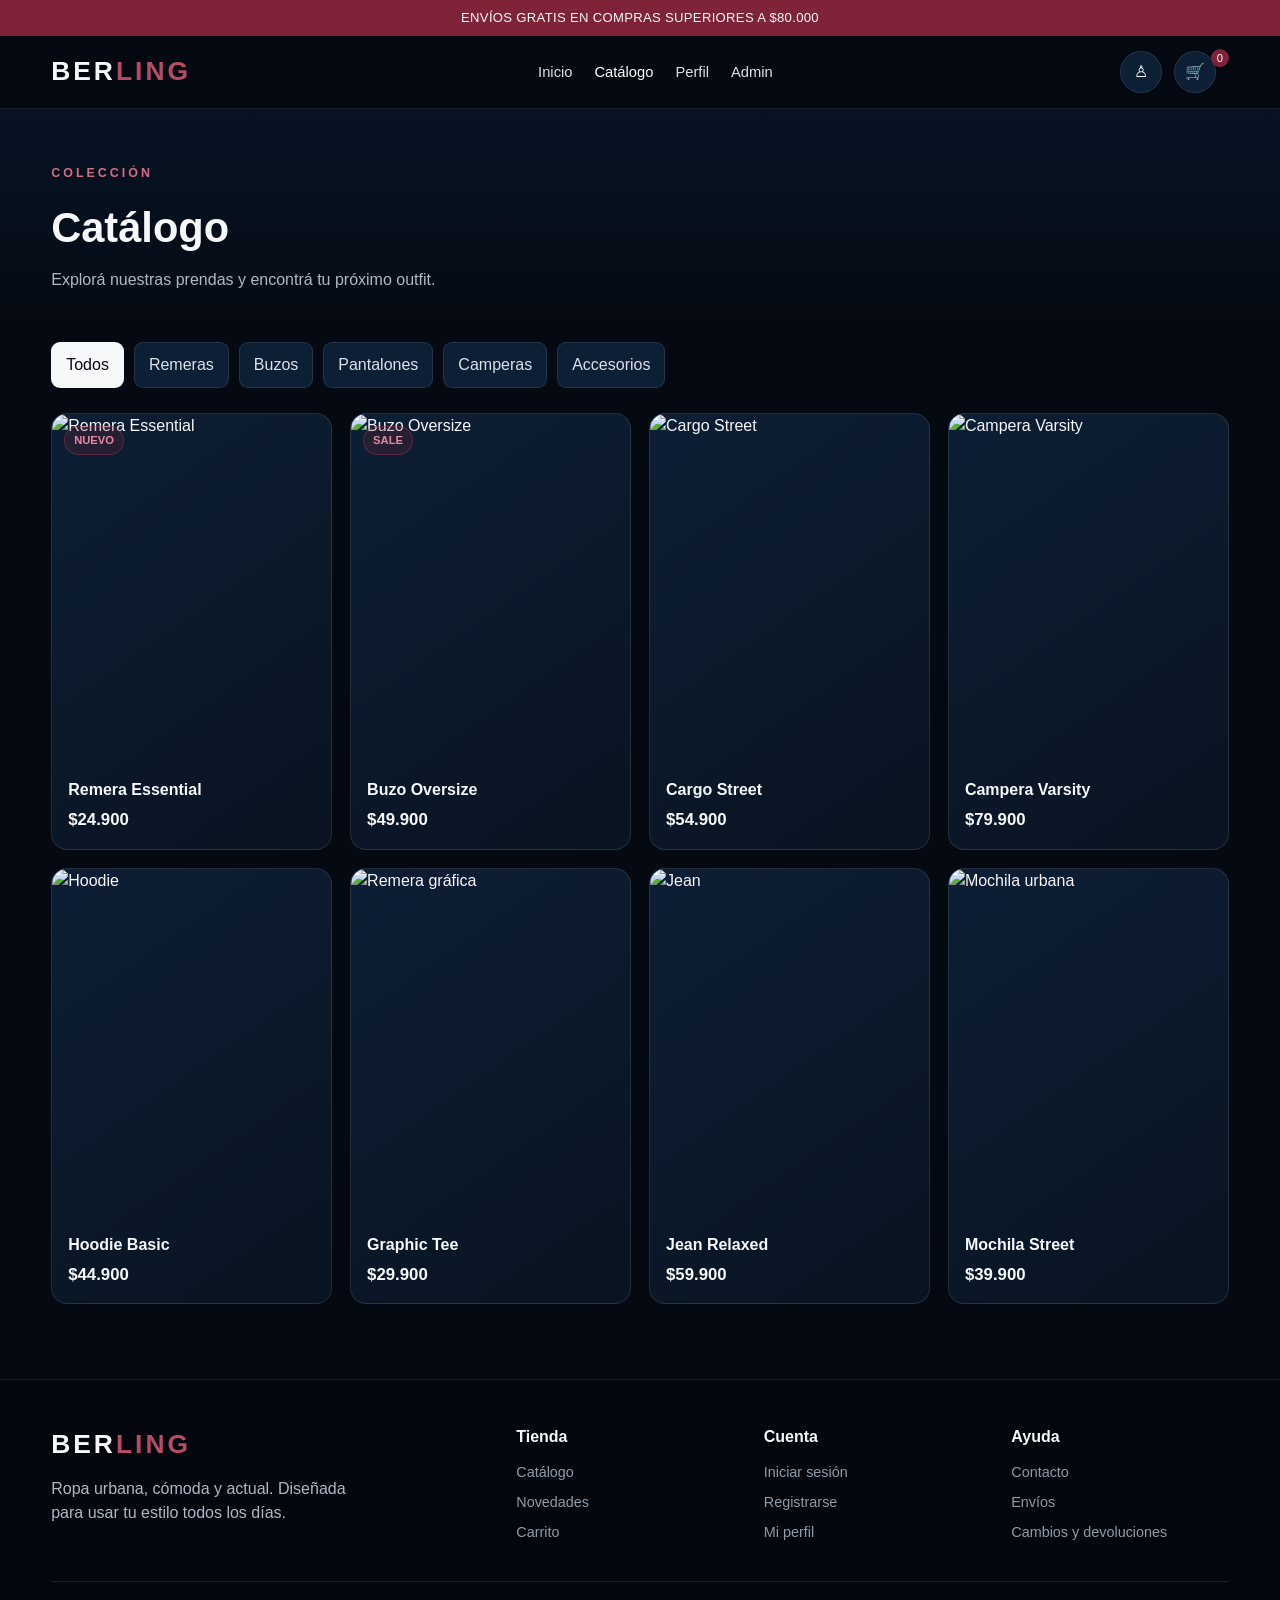
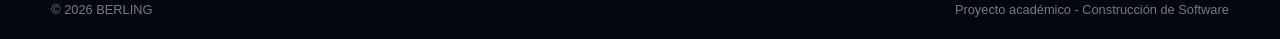
==== catalogo.html @ 84c20e06 "Primer commit lol" ====
<!DOCTYPE html>
<html lang="es">
<head>
  <meta charset="UTF-8">
  <meta name="viewport" content="width=device-width, initial-scale=1.0">
  <meta name="description" content="BERLING - tienda online de ropa urbana">
  <title>Catálogo | BERLING</title>
  <link rel="stylesheet" href="css/style.css">
</head>
<body>
  <div class="topbar">ENVÍOS GRATIS EN COMPRAS SUPERIORES A $80.000</div>
  <header>
    <div class="container nav">
      <a class="logo" href="index.html">BER<span>LING</span></a>
      <nav class="nav-links"><a class="" href="index.html">Inicio</a><a class="active" href="catalogo.html">Catálogo</a><a class="" href="perfil.html">Perfil</a><a class="" href="admin.html">Admin</a></nav>
      <div class="nav-actions">
        <a class="icon-btn" href="login.html" aria-label="Iniciar sesión">♙</a>
        <a class="icon-btn" href="carrito.html" aria-label="Carrito">🛒</a>
        <span class="cart-count" data-cart-count>0</span>
        <button class="icon-btn menu-btn" data-menu aria-label="Abrir menú">☰</button>
      </div>
    </div>
  </header>
  
<main>
<section class="page-head"><div class="container"><div class="eyebrow">Colección</div><h1>Catálogo</h1><p class="muted">Explorá nuestras prendas y encontrá tu próximo outfit.</p></div></section>
<section class="section" style="padding-top:20px">
<div class="container">
  <div class="filters">
    <button class="filter active">Todos</button><button class="filter">Remeras</button><button class="filter">Buzos</button><button class="filter">Pantalones</button><button class="filter">Camperas</button><button class="filter">Accesorios</button>
  </div>
  <div class="grid-4">
    <a class="card product-card" href="producto.html"><span class="badge">NUEVO</span><img class="product-img" src="https://images.unsplash.com/photo-1521572163474-6864f9cf17ab?auto=format&fit=crop&w=800&q=85" alt="Remera Essential"><div class="card-body"><div class="product-name">Remera Essential</div><div class="price">$24.900</div></div></a>
    <article class="card product-card"><span class="badge">SALE</span><img class="product-img" src="https://images.unsplash.com/photo-1551488831-00ddcb6c6bd3?auto=format&fit=crop&w=800&q=85" alt="Buzo Oversize"><div class="card-body"><div class="product-name">Buzo Oversize</div><div class="price">$49.900</div></div></article>
    <article class="card product-card"><img class="product-img" src="https://images.unsplash.com/photo-1542272604-787c3835535d?auto=format&fit=crop&w=800&q=85" alt="Cargo Street"><div class="card-body"><div class="product-name">Cargo Street</div><div class="price">$54.900</div></div></article>
    <article class="card product-card"><img class="product-img" src="https://images.unsplash.com/photo-1523381210434-271e8be1f52b?auto=format&fit=crop&w=800&q=85" alt="Campera Varsity"><div class="card-body"><div class="product-name">Campera Varsity</div><div class="price">$79.900</div></div></article>
    <article class="card product-card"><img class="product-img" src="https://images.unsplash.com/photo-1503342217505-b0a15ec3261c?auto=format&fit=crop&w=800&q=85" alt="Hoodie"><div class="card-body"><div class="product-name">Hoodie Basic</div><div class="price">$44.900</div></div></article>
    <article class="card product-card"><img class="product-img" src="https://images.unsplash.com/photo-1562157873-818bc0726f68?auto=format&fit=crop&w=800&q=85" alt="Remera gráfica"><div class="card-body"><div class="product-name">Graphic Tee</div><div class="price">$29.900</div></div></article>
    <article class="card product-card"><img class="product-img" src="https://images.unsplash.com/photo-1541099649105-f69ad21f3246?auto=format&fit=crop&w=800&q=85" alt="Jean"><div class="card-body"><div class="product-name">Jean Relaxed</div><div class="price">$59.900</div></div></article>
    <article class="card product-card"><img class="product-img" src="https://images.unsplash.com/photo-1553062407-98eeb64c6a62?auto=format&fit=crop&w=800&q=85" alt="Mochila urbana"><div class="card-body"><div class="product-name">Mochila Street</div><div class="price">$39.900</div></div></article>
  </div>
</div>
</section>
</main>

  <footer>
    <div class="container">
      <div class="footer-grid">
        <div><div class="logo">BER<span>LING</span></div><p class="muted" style="margin-top:12px;max-width:330px">Ropa urbana, cómoda y actual. Diseñada para usar tu estilo todos los días.</p></div>
        <div><div class="footer-title">Tienda</div><div class="footer-links"><a href="catalogo.html">Catálogo</a><a href="catalogo.html">Novedades</a><a href="carrito.html">Carrito</a></div></div>
        <div><div class="footer-title">Cuenta</div><div class="footer-links"><a href="login.html">Iniciar sesión</a><a href="registro.html">Registrarse</a><a href="perfil.html">Mi perfil</a></div></div>
        <div><div class="footer-title">Ayuda</div><div class="footer-links"><a href="#">Contacto</a><a href="#">Envíos</a><a href="#">Cambios y devoluciones</a></div></div>
      </div>
      <div class="footer-bottom"><span>© 2026 BERLING</span><span>Proyecto académico - Construcción de Software</span></div>
    </div>
  </footer>
  <script src="js/script.js"></script>
</body>
</html>
---- css/style.css ----
:root{
  --navy:#071426;
  --navy-2:#0d1f35;
  --navy-3:#132b46;
  --white:#f7f8fa;
  --gray:#aeb8c5;
  --dark:#050a12;
  --border:rgba(255,255,255,.10);
  --wine:#7f2438;
  --wine-light:#a33a52;
  --success:#68c79a;
  --shadow:0 18px 45px rgba(0,0,0,.28);
}

*{box-sizing:border-box;margin:0;padding:0}
html{scroll-behavior:smooth}
body{
  font-family:Arial,Helvetica,sans-serif;
  background:var(--dark);
  color:var(--white);
  line-height:1.5;
}
a{color:inherit;text-decoration:none}
button,input,select{font:inherit}
img{max-width:100%;display:block}

.container{width:min(1180px,92%);margin:auto}
.muted{color:var(--gray)}
.text-wine{color:#d36b82}

.topbar{
  background:var(--wine);
  text-align:center;
  padding:8px 15px;
  font-size:.82rem;
  letter-spacing:.3px;
}

header{
  position:sticky;
  top:0;
  z-index:20;
  background:rgba(5,10,18,.94);
  backdrop-filter:blur(12px);
  border-bottom:1px solid var(--border);
}
.nav{
  min-height:72px;
  display:flex;
  align-items:center;
  justify-content:space-between;
  gap:25px;
}

.logo{
  font-size:1.65rem;
  font-weight:900;
  letter-spacing:3px
}
.logo span{
  color:#b74b64
}
.nav-links{
  display:flex;
  gap:22px;
  align-items:center
}
.nav-links a{
  color:#dbe2ea;
  font-size:.92rem
}
.nav-links a:hover,.nav-links a.active{color:white}
.nav-actions{display:flex;align-items:center;gap:12px}

.icon-btn{
  border:1px solid var(--border);
  background:var(--navy-2);
  color:white;
  width:42px;height:42px;border-radius:50%;
  display:grid;place-items:center;
}
.cart-count{
  display:inline-grid;place-items:center;
  min-width:18px;height:18px;padding:0 4px;
  border-radius:20px;background:var(--wine);
  font-size:.7rem;margin-left:-17px;margin-top:-27px;
}
.menu-btn{display:none}

.btn{
  display:inline-flex;align-items:center;justify-content:center;
  border:0;border-radius:10px;padding:13px 20px;
  cursor:pointer;font-weight:800;transition:.2s;
}
.btn-primary{
  background:var(--white);
  color:var(--dark)
}
.btn-primary:hover{
  transform:translateY(-2px);
  background:white
}
.btn-wine{
  background:var(--wine);
  color:white
}
.btn-wine:hover{
  background:var(--wine-light);
  transform:translateY(-2px)
}
.btn-outline{
  background:transparent;
  color:white;
  border:1px solid var(--border)
}
.btn-outline:hover{background:var(--navy-2)}

.hero{
  min-height:600px;
  display:flex;align-items:center;
  background:
    linear-gradient(90deg,rgba(5,10,18,.96) 0%,rgba(5,10,18,.72) 45%,rgba(5,10,18,.22) 100%),
    url("https://images.unsplash.com/photo-1529139574466-a303027c1d8b?auto=format&fit=crop&w=1800&q=85") center/cover;
}
.hero-content{
  max-width:650px;
  padding:80px 0
}
.eyebrow{
  color:#d36b82;font-weight:900;text-transform:uppercase;
  letter-spacing:3px;font-size:.78rem;margin-bottom:15px;
}
.hero h1{
  font-size:clamp(2.8rem,7vw,6.4rem);
  line-height:.92;margin-bottom:25px
}
.hero p{
  font-size:1.05rem;
  color:#c4ccd6;max-width:550px;
  margin-bottom:30px
}
.hero-buttons{
  display:flex;
  gap:12px;
  flex-wrap:wrap
}

.section{padding:75px 0}
.section-head{
  display:flex;
  justify-content:space-between;
  align-items:end;
  gap:20px;
  margin-bottom:28px
}
.section-title{font-size:2rem}

.grid-4{
  display:grid;
  grid-template-columns:repeat(4,1fr);
  gap:18px
}
.grid-3{
  display:grid;
  grid-template-columns:repeat(3,1fr);
  gap:20px
}
.card{
  background:linear-gradient(145deg,var(--navy-2),#091321);
  border:1px solid var(--border);
  border-radius:16px;overflow:hidden;
}
.product-img{
  aspect-ratio:4/5;
  object-fit:cover;
  width:100%
}
.card-body{padding:16px}
.product-name{
  font-weight:800;
  margin-bottom:5px
}
.price{
  font-weight:900;
  font-size:1.05rem
}
.old-price{
  text-decoration:line-through;
  color:#7f8996;
  margin-left:7px;
  font-weight:400;
  font-size:.9rem
}
.badge{
  display:inline-block;background:rgba(127,36,56,.22);
  color:#e58aa0;border:1px solid rgba(163,58,82,.4);
  border-radius:999px;padding:5px 9px;font-size:.7rem;font-weight:800;
}
.product-card{position:relative}
.product-card .badge{
  position:absolute;
  top:12px;
  left:12px;
  z-index:2
}

.categories{
  display:grid;
  grid-template-columns:repeat(3,1fr);
  gap:18px
}
.category{
  min-height:240px;
  border-radius:18px;
  overflow:hidden;
  position:relative;
  background-size:cover;
  background-position:center;
}
.category:after{
  content:"";
  position:absolute;
  inset:0;
  background:linear-gradient(0deg,rgba(0,0,0,.8),transparent);
}
.category-content{
  position:absolute;
  bottom:20px;
  left:20px;
  z-index:1
}
.category h3{
  font-size:1.5rem;
  margin-bottom:4px
}

.newsletter{
  background:linear-gradient(135deg,var(--navy-2),#101b2a);
  border:1px solid var(--border);
  border-radius:20px;
  padding:45px;
  display:flex;
  justify-content:space-between;
  gap:30px;
  align-items:center;
}
.newsletter form{
  display:flex;
  gap:8px;
  min-width:45%}
.input{
  width:100%;
  padding:13px 15px;
  border-radius:10px;
  border:1px solid var(--border);
  background:#07101d;
  color:white;
  outline:none;
}
.input:focus{border-color:#66809d}

.page-head{padding:55px 0 30px;background:linear-gradient(180deg,var(--navy),var(--dark))}
.page-head h1{font-size:2.6rem;margin-bottom:8px}

.filters{display:flex;gap:10px;flex-wrap:wrap;margin-bottom:25px}
.filter{
  border:1px solid var(--border);background:var(--navy-2);color:#dce3eb;
  padding:10px 14px;border-radius:9px;cursor:pointer;
}
.filter.active,.filter:hover{background:var(--white);color:var(--dark)}

.product-detail{display:grid;grid-template-columns:1.05fr .95fr;gap:50px;padding:55px 0 80px}
.detail-img{border-radius:18px;aspect-ratio:4/5;object-fit:cover}
.detail-info h1{font-size:3rem;line-height:1.05;margin:15px 0}
.detail-price{font-size:1.7rem;font-weight:900;margin:18px 0}
.detail-description{color:#aeb8c5;margin:20px 0}
.option-label{display:block;font-weight:800;margin:22px 0 9px}
.size-grid{display:flex;gap:8px;flex-wrap:wrap}
.size{
  width:48px;height:42px;border-radius:8px;
  border:1px solid var(--border);background:var(--navy-2);color:white;cursor:pointer;
}
.size:hover,.size.selected{background:white;color:var(--dark)}
.qty{display:flex;align-items:center;gap:10px;margin:20px 0}
.qty button{width:38px;height:38px;border:1px solid var(--border);background:var(--navy-2);color:white;border-radius:8px;cursor:pointer}
.qty span{min-width:25px;text-align:center}
.stock{color:var(--success);font-size:.9rem}

.form-page{min-height:calc(100vh - 145px);display:grid;place-items:center;padding:70px 0}
.form-card{
  width:min(480px,100%);background:linear-gradient(145deg,var(--navy-2),#091321);
  border:1px solid var(--border);border-radius:18px;padding:35px;box-shadow:var(--shadow);
}
.form-card h1{margin-bottom:8px}
.form-group{margin:17px 0}
.form-group label{display:block;margin-bottom:7px;font-size:.9rem;font-weight:700}
.form-links{display:flex;justify-content:space-between;gap:10px;margin-top:18px;font-size:.88rem}

.cart-layout{display:grid;grid-template-columns:1.5fr .8fr;gap:25px}
.cart-item{
  display:grid;grid-template-columns:90px 1fr auto;gap:15px;align-items:center;
  padding:15px;border-bottom:1px solid var(--border);
}
.cart-item:last-child{border-bottom:0}
.cart-item img{width:90px;height:110px;object-fit:cover;border-radius:10px}
.summary{padding:25px;position:sticky;top:100px;height:max-content}
.summary-row{display:flex;justify-content:space-between;margin:14px 0;color:#c1cad4}
.summary-total{border-top:1px solid var(--border);padding-top:18px;font-size:1.25rem;color:white;font-weight:900}
.empty{padding:50px;text-align:center;color:var(--gray)}

.profile-grid,.admin-grid{display:grid;grid-template-columns:240px 1fr;gap:22px}
.sidebar{padding:18px;height:max-content}
.sidebar a{display:block;padding:11px 12px;border-radius:8px;color:#bfc8d2}
.sidebar a.active,.sidebar a:hover{background:#13243a;color:white}
.panel{padding:25px}
.stat-grid{display:grid;grid-template-columns:repeat(3,1fr);gap:15px}
.stat{padding:20px;border:1px solid var(--border);background:#0b1727;border-radius:14px}
.stat strong{font-size:1.7rem;display:block;margin-top:5px}
.table-wrap{overflow:auto;margin-top:25px}
table{width:100%;border-collapse:collapse;min-width:600px}
th,td{text-align:left;padding:13px;border-bottom:1px solid var(--border)}
th{color:#9eabb9;font-size:.8rem;text-transform:uppercase}

footer{border-top:1px solid var(--border);background:#03070d;padding:45px 0 20px}
.footer-grid{display:grid;grid-template-columns:2fr 1fr 1fr 1fr;gap:30px}
.footer-title{font-weight:900;margin-bottom:13px}
.footer-links a{display:block;color:#8f9aa8;margin:8px 0;font-size:.9rem}
.footer-bottom{border-top:1px solid var(--border);margin-top:30px;padding-top:18px;color:#717c8a;font-size:.8rem;display:flex;justify-content:space-between}

@media(max-width:900px){
  .nav-links{display:none}
  .menu-btn{display:grid}
  .grid-4{grid-template-columns:repeat(2,1fr)}
  .categories,.grid-3{grid-template-columns:1fr 1fr}
  .product-detail,.cart-layout{grid-template-columns:1fr}
  .summary{position:static}
  .profile-grid,.admin-grid{grid-template-columns:1fr}
  .footer-grid{grid-template-columns:1fr 1fr}
}
@media(max-width:600px){
  .nav{min-height:62px}
  .logo{font-size:1.35rem}
  .hero{min-height:620px;background-position:62% center}
  .hero-content{padding:60px 0}
  .hero h1{font-size:3.3rem}
  .section{padding:55px 0}
  .grid-4,.categories,.grid-3{grid-template-columns:1fr}
  .newsletter{padding:25px;display:block}
  .newsletter form{margin-top:20px;display:block}
  .newsletter .btn{width:100%;margin-top:8px}
  .cart-item{grid-template-columns:70px 1fr}
  .cart-item > :last-child{grid-column:2}
  .cart-item img{width:70px;height:90px}
  .form-card{padding:25px}
  .footer-grid{grid-template-columns:1fr}
  .footer-bottom{display:block}
  .footer-bottom span{display:block;margin-top:7px}
}
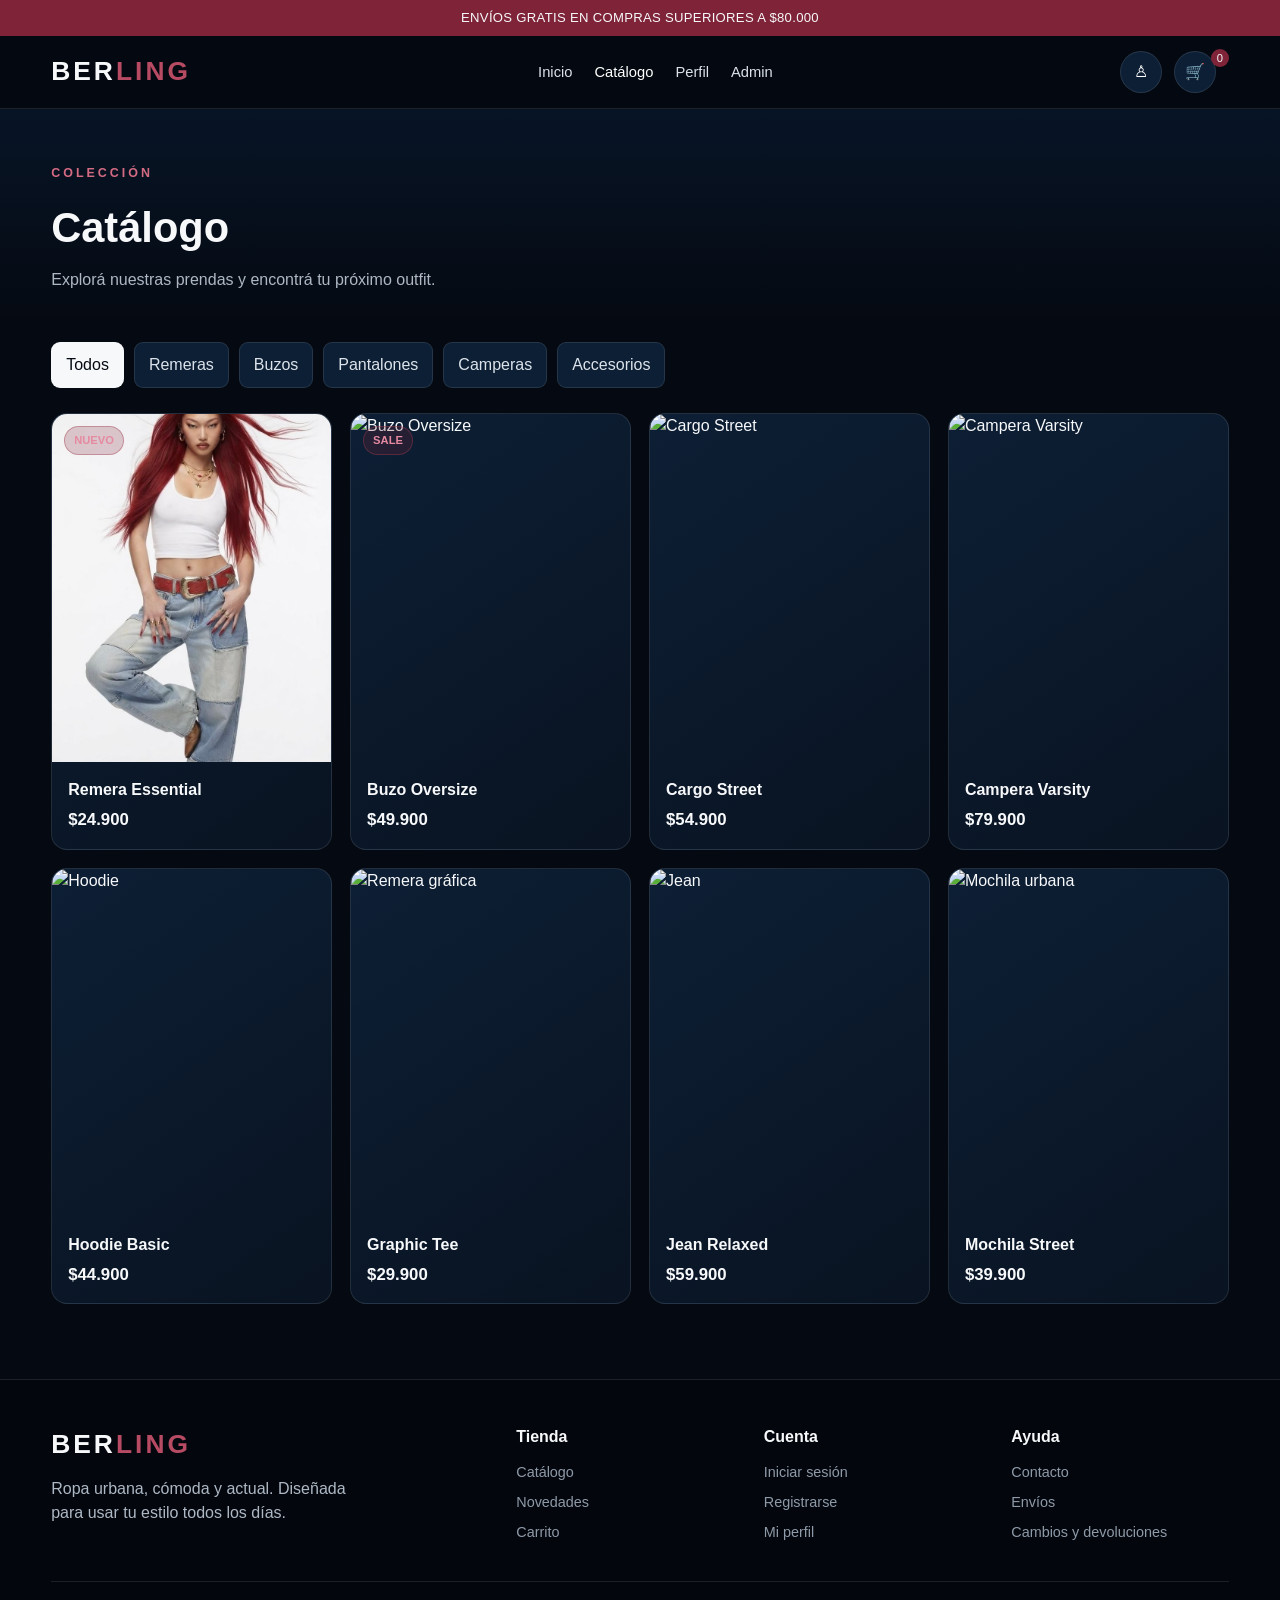
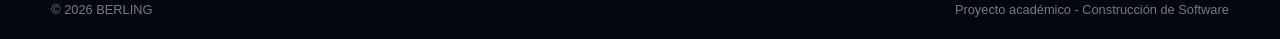
==== commit d88b92db: "laburando con las imagenes" ====
--- a/catalogo.html
+++ b/catalogo.html
@@ -30,7 +30,7 @@
     <button class="filter active">Todos</button><button class="filter">Remeras</button><button class="filter">Buzos</button><button class="filter">Pantalones</button><button class="filter">Camperas</button><button class="filter">Accesorios</button>
   </div>
   <div class="grid-4">
-    <a class="card product-card" href="producto.html"><span class="badge">NUEVO</span><img class="product-img" src="https://images.unsplash.com/photo-1521572163474-6864f9cf17ab?auto=format&fit=crop&w=800&q=85" alt="Remera Essential"><div class="card-body"><div class="product-name">Remera Essential</div><div class="price">$24.900</div></div></a>
+    <a class="card product-card" href="producto.html"><span class="badge">NUEVO</span><img class="product-img" src="imagenes/modelo7.jpg" alt="Remera Essential"><div class="card-body"><div class="product-name">Remera Essential</div><div class="price">$24.900</div></div></a>
     <article class="card product-card"><span class="badge">SALE</span><img class="product-img" src="https://images.unsplash.com/photo-1551488831-00ddcb6c6bd3?auto=format&fit=crop&w=800&q=85" alt="Buzo Oversize"><div class="card-body"><div class="product-name">Buzo Oversize</div><div class="price">$49.900</div></div></article>
     <article class="card product-card"><img class="product-img" src="https://images.unsplash.com/photo-1542272604-787c3835535d?auto=format&fit=crop&w=800&q=85" alt="Cargo Street"><div class="card-body"><div class="product-name">Cargo Street</div><div class="price">$54.900</div></div></article>
     <article class="card product-card"><img class="product-img" src="https://images.unsplash.com/photo-1523381210434-271e8be1f52b?auto=format&fit=crop&w=800&q=85" alt="Campera Varsity"><div class="card-body"><div class="product-name">Campera Varsity</div><div class="price">$79.900</div></div></article>
--- a/css/style.css
+++ b/css/style.css
@@ -121,7 +121,7 @@
   display:flex;align-items:center;
   background:
     linear-gradient(90deg,rgba(5,10,18,.96) 0%,rgba(5,10,18,.72) 45%,rgba(5,10,18,.22) 100%),
-    url("https://images.unsplash.com/photo-1529139574466-a303027c1d8b?auto=format&fit=crop&w=1800&q=85") center/cover;
+    url(../imagenes/modelos5.jpeg) center/cover;
 }
 .hero-content{
   max-width:650px;
@@ -268,7 +268,10 @@
   border:1px solid var(--border);background:var(--navy-2);color:#dce3eb;
   padding:10px 14px;border-radius:9px;cursor:pointer;
 }
-.filter.active,.filter:hover{background:var(--white);color:var(--dark)}
+.filter.active,.filter:hover{
+  background:var(--white);
+  color:var(--dark)
+}
 
 .product-detail{display:grid;grid-template-columns:1.05fr .95fr;gap:50px;padding:55px 0 80px}
 .detail-img{border-radius:18px;aspect-ratio:4/5;object-fit:cover}
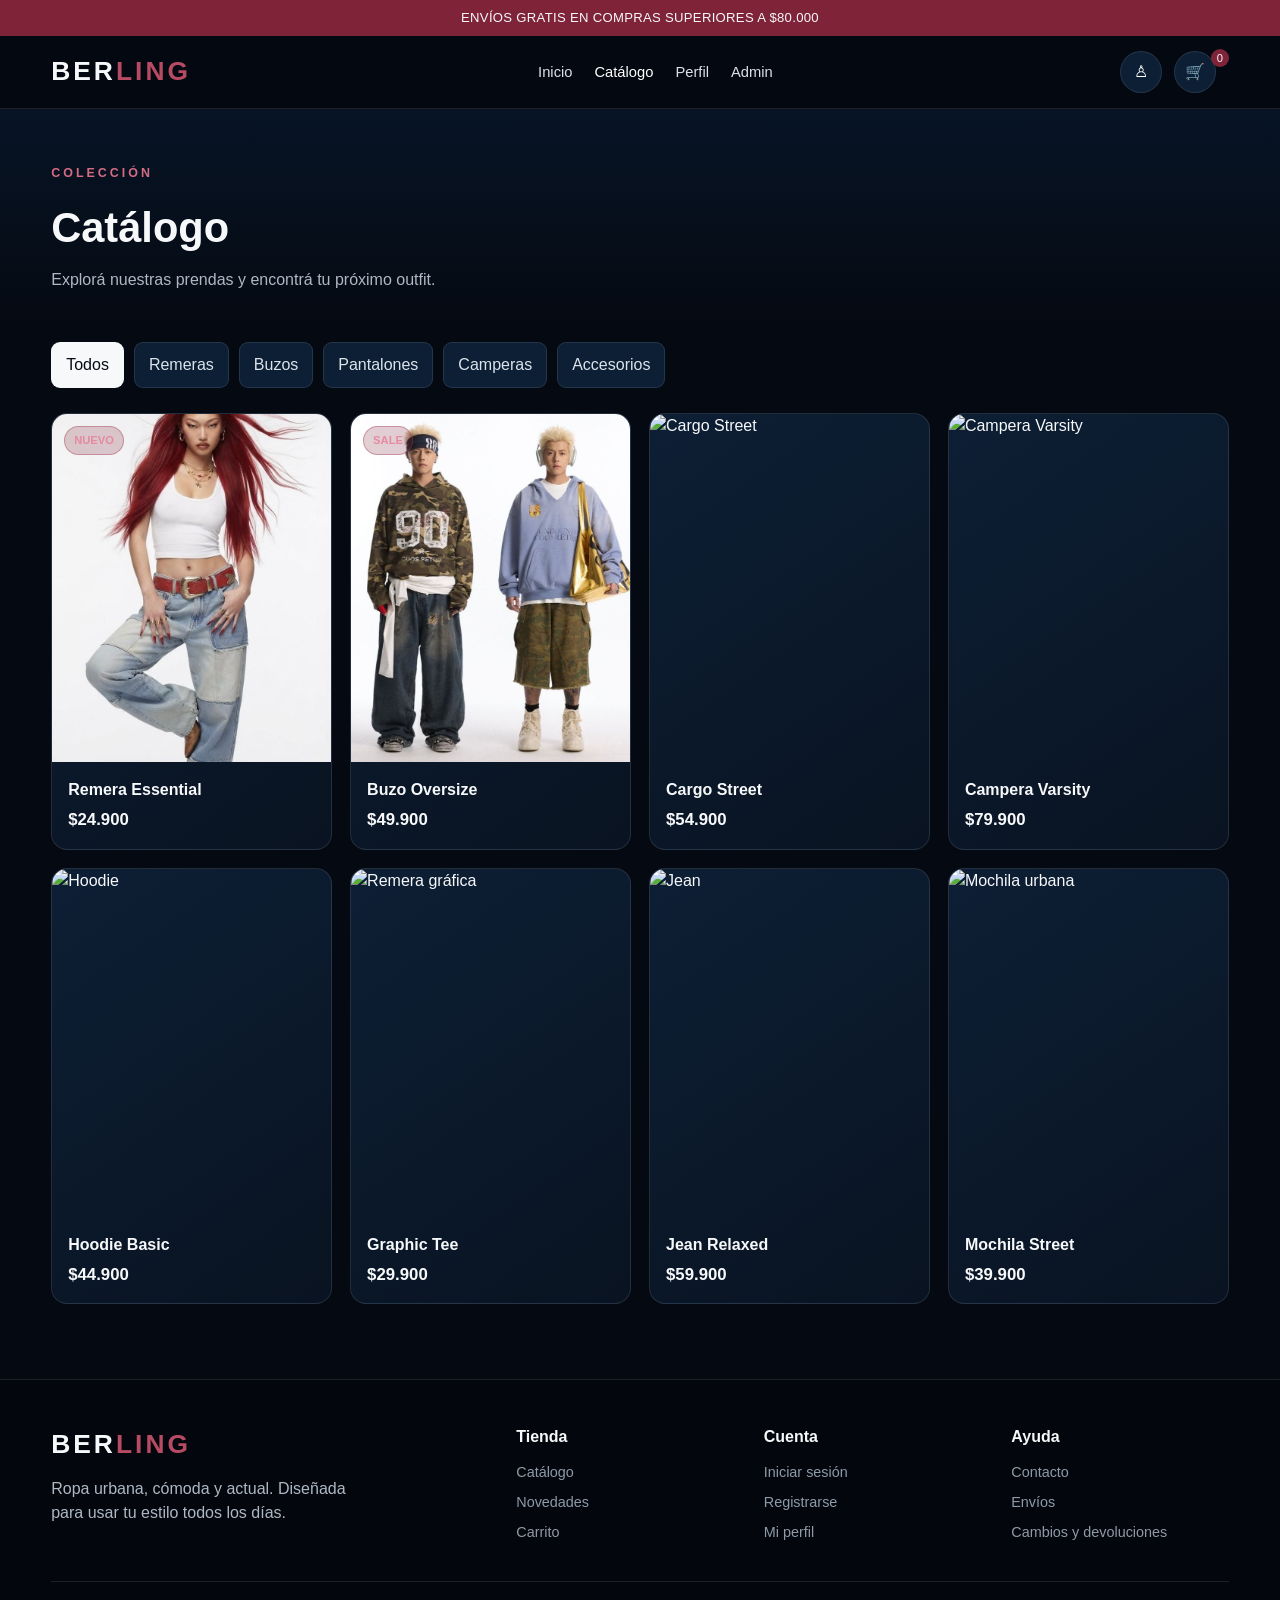
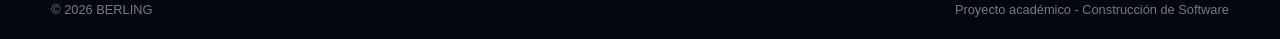
==== commit 89ba4c7b: "blabla" ====
--- a/catalogo.html
+++ b/catalogo.html
@@ -31,7 +31,7 @@
   </div>
   <div class="grid-4">
     <a class="card product-card" href="producto.html"><span class="badge">NUEVO</span><img class="product-img" src="imagenes/modelo7.jpg" alt="Remera Essential"><div class="card-body"><div class="product-name">Remera Essential</div><div class="price">$24.900</div></div></a>
-    <article class="card product-card"><span class="badge">SALE</span><img class="product-img" src="https://images.unsplash.com/photo-1551488831-00ddcb6c6bd3?auto=format&fit=crop&w=800&q=85" alt="Buzo Oversize"><div class="card-body"><div class="product-name">Buzo Oversize</div><div class="price">$49.900</div></div></article>
+    <article class="card product-card"><span class="badge">SALE</span><img class="product-img" src="imagenes/modelo3.jpg" alt="Buzo Oversize"><div class="card-body"><div class="product-name">Buzo Oversize</div><div class="price">$49.900</div></div></article>
     <article class="card product-card"><img class="product-img" src="https://images.unsplash.com/photo-1542272604-787c3835535d?auto=format&fit=crop&w=800&q=85" alt="Cargo Street"><div class="card-body"><div class="product-name">Cargo Street</div><div class="price">$54.900</div></div></article>
     <article class="card product-card"><img class="product-img" src="https://images.unsplash.com/photo-1523381210434-271e8be1f52b?auto=format&fit=crop&w=800&q=85" alt="Campera Varsity"><div class="card-body"><div class="product-name">Campera Varsity</div><div class="price">$79.900</div></div></article>
     <article class="card product-card"><img class="product-img" src="https://images.unsplash.com/photo-1503342217505-b0a15ec3261c?auto=format&fit=crop&w=800&q=85" alt="Hoodie"><div class="card-body"><div class="product-name">Hoodie Basic</div><div class="price">$44.900</div></div></article>
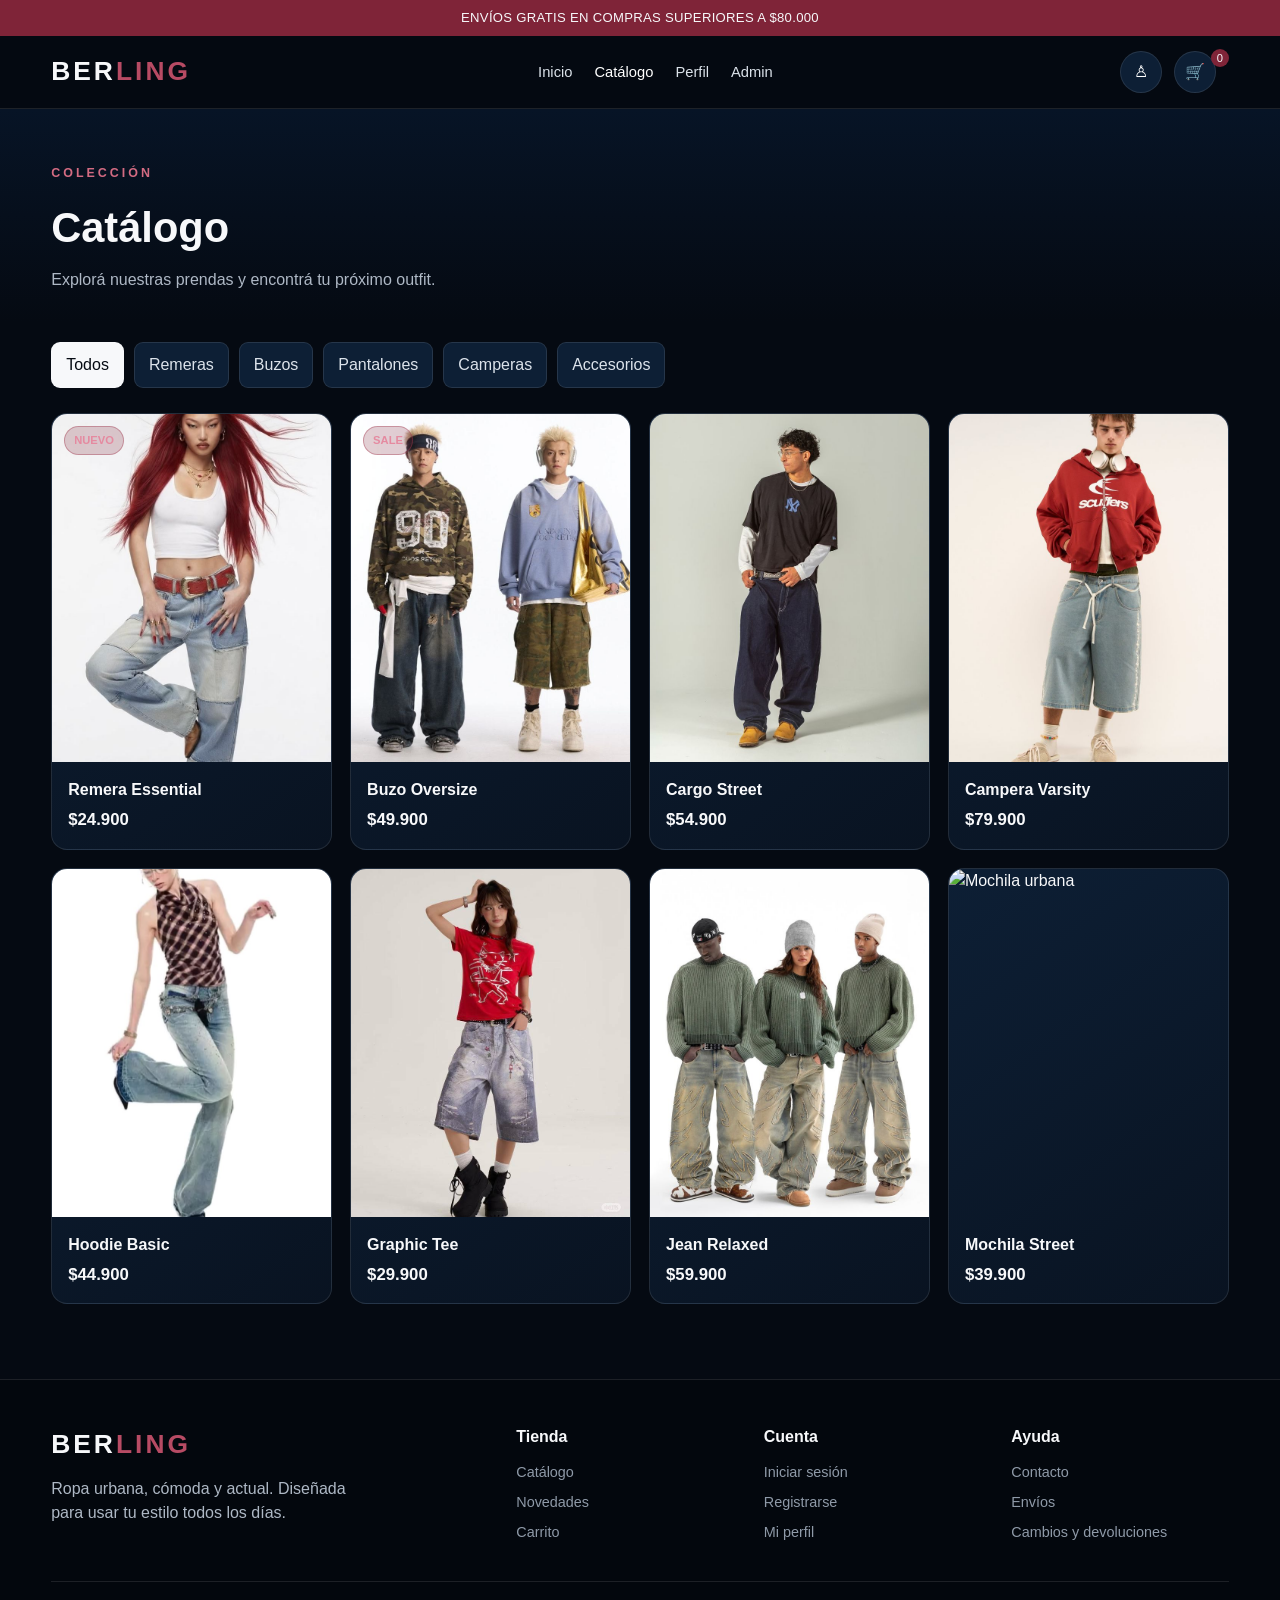
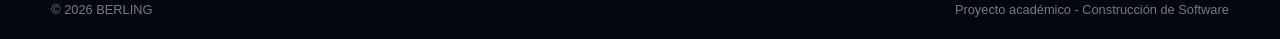
==== commit 40c0bb39: "ekisde" ====
--- a/catalogo.html
+++ b/catalogo.html
@@ -32,11 +32,11 @@
   <div class="grid-4">
     <a class="card product-card" href="producto.html"><span class="badge">NUEVO</span><img class="product-img" src="imagenes/modelo7.jpg" alt="Remera Essential"><div class="card-body"><div class="product-name">Remera Essential</div><div class="price">$24.900</div></div></a>
     <article class="card product-card"><span class="badge">SALE</span><img class="product-img" src="imagenes/modelo3.jpg" alt="Buzo Oversize"><div class="card-body"><div class="product-name">Buzo Oversize</div><div class="price">$49.900</div></div></article>
-    <article class="card product-card"><img class="product-img" src="https://images.unsplash.com/photo-1542272604-787c3835535d?auto=format&fit=crop&w=800&q=85" alt="Cargo Street"><div class="card-body"><div class="product-name">Cargo Street</div><div class="price">$54.900</div></div></article>
-    <article class="card product-card"><img class="product-img" src="https://images.unsplash.com/photo-1523381210434-271e8be1f52b?auto=format&fit=crop&w=800&q=85" alt="Campera Varsity"><div class="card-body"><div class="product-name">Campera Varsity</div><div class="price">$79.900</div></div></article>
-    <article class="card product-card"><img class="product-img" src="https://images.unsplash.com/photo-1503342217505-b0a15ec3261c?auto=format&fit=crop&w=800&q=85" alt="Hoodie"><div class="card-body"><div class="product-name">Hoodie Basic</div><div class="price">$44.900</div></div></article>
-    <article class="card product-card"><img class="product-img" src="https://images.unsplash.com/photo-1562157873-818bc0726f68?auto=format&fit=crop&w=800&q=85" alt="Remera gráfica"><div class="card-body"><div class="product-name">Graphic Tee</div><div class="price">$29.900</div></div></article>
-    <article class="card product-card"><img class="product-img" src="https://images.unsplash.com/photo-1541099649105-f69ad21f3246?auto=format&fit=crop&w=800&q=85" alt="Jean"><div class="card-body"><div class="product-name">Jean Relaxed</div><div class="price">$59.900</div></div></article>
+    <article class="card product-card"><img class="product-img" src="imagenes/modelo10.jpg" alt="Cargo Street"><div class="card-body"><div class="product-name">Cargo Street</div><div class="price">$54.900</div></div></article>
+    <article class="card product-card"><img class="product-img" src="imagenes/modelo4.jpg" alt="Campera Varsity"><div class="card-body"><div class="product-name">Campera Varsity</div><div class="price">$79.900</div></div></article>
+    <article class="card product-card"><img class="product-img" src="imagenes/modelo8.jpg" alt="Hoodie"><div class="card-body"><div class="product-name">Hoodie Basic</div><div class="price">$44.900</div></div></article>
+    <article class="card product-card"><img class="product-img" src="imagenes/modelo9.jpg" alt="Remera gráfica"><div class="card-body"><div class="product-name">Graphic Tee</div><div class="price">$29.900</div></div></article>
+    <article class="card product-card"><img class="product-img" src="imagenes/modelos2.jpg" alt="Jean"><div class="card-body"><div class="product-name">Jean Relaxed</div><div class="price">$59.900</div></div></article>
     <article class="card product-card"><img class="product-img" src="https://images.unsplash.com/photo-1553062407-98eeb64c6a62?auto=format&fit=crop&w=800&q=85" alt="Mochila urbana"><div class="card-body"><div class="product-name">Mochila Street</div><div class="price">$39.900</div></div></article>
   </div>
 </div>
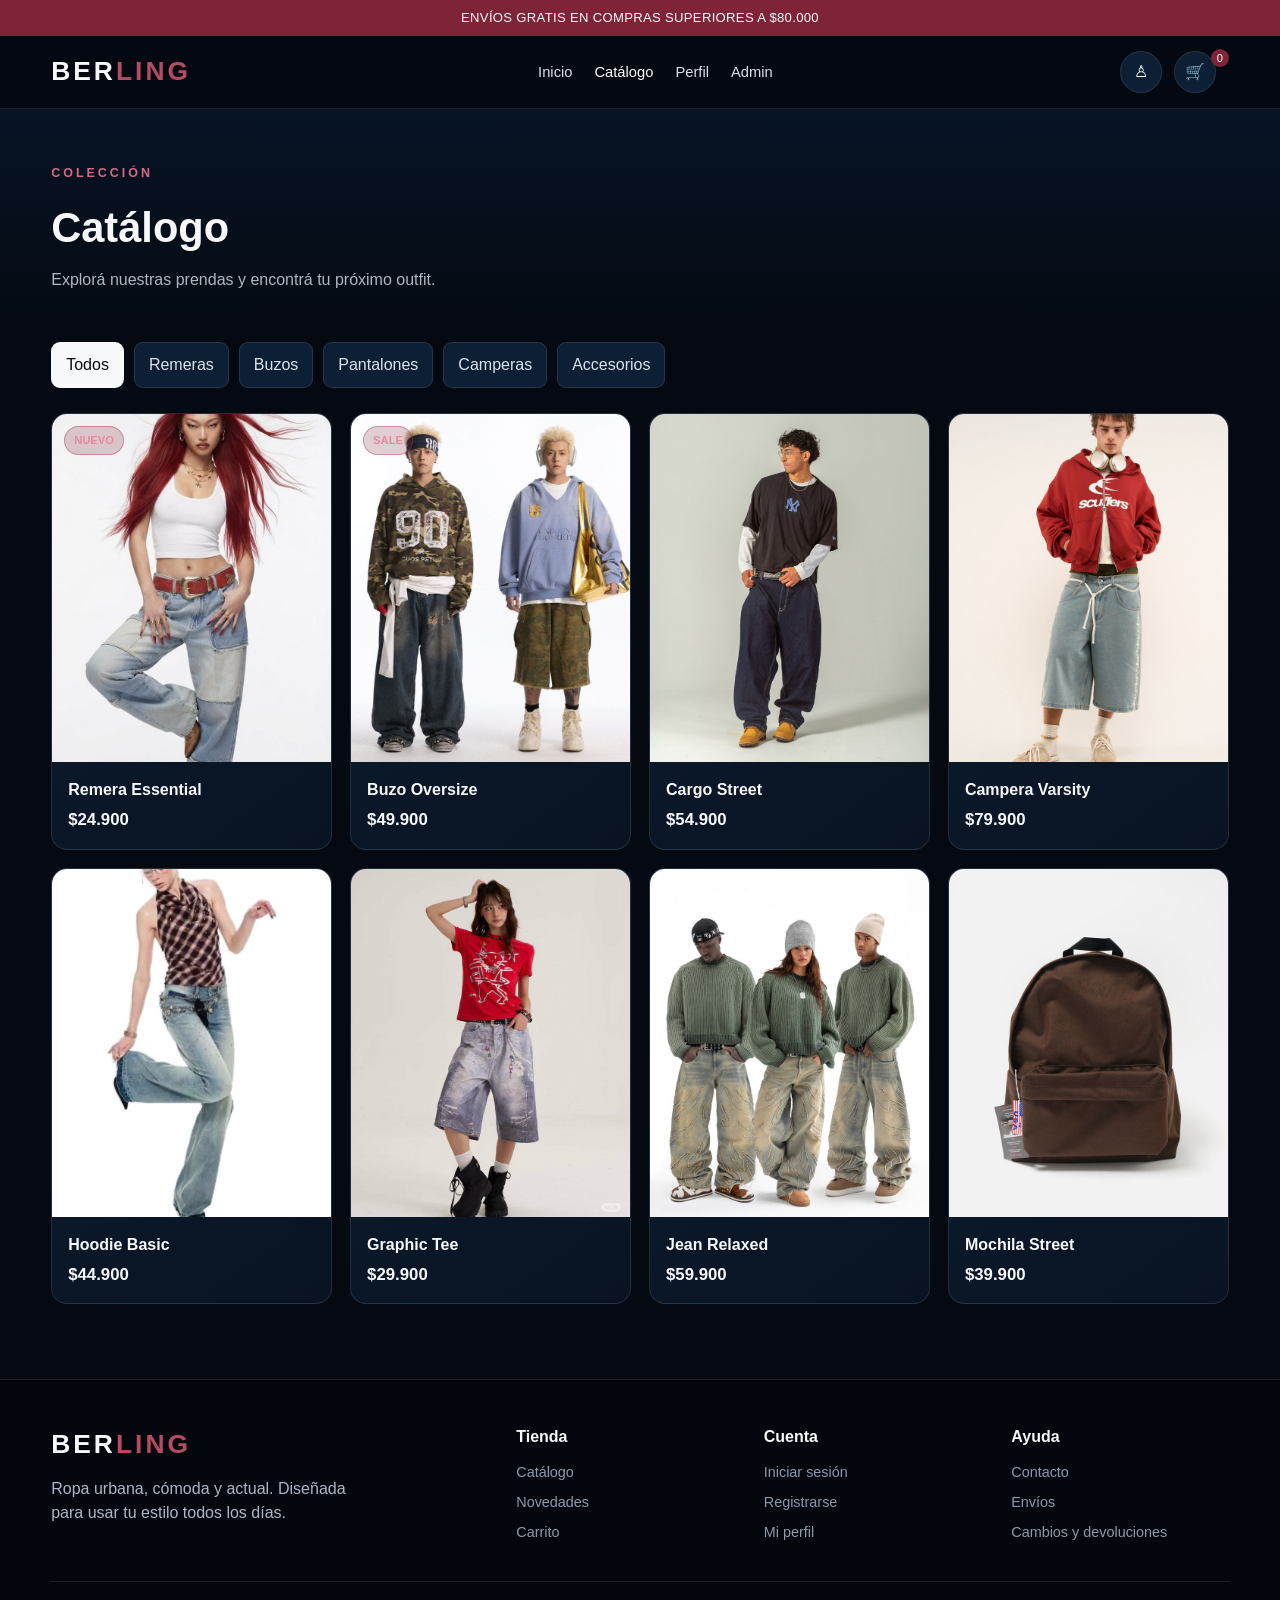
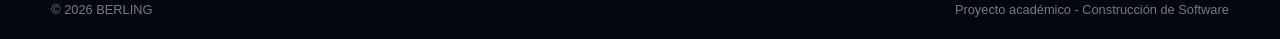
==== commit d1d32136: "ya termine las imagenes" ====
--- a/catalogo.html
+++ b/catalogo.html
@@ -37,7 +37,7 @@
     <article class="card product-card"><img class="product-img" src="imagenes/modelo8.jpg" alt="Hoodie"><div class="card-body"><div class="product-name">Hoodie Basic</div><div class="price">$44.900</div></div></article>
     <article class="card product-card"><img class="product-img" src="imagenes/modelo9.jpg" alt="Remera gráfica"><div class="card-body"><div class="product-name">Graphic Tee</div><div class="price">$29.900</div></div></article>
     <article class="card product-card"><img class="product-img" src="imagenes/modelos2.jpg" alt="Jean"><div class="card-body"><div class="product-name">Jean Relaxed</div><div class="price">$59.900</div></div></article>
-    <article class="card product-card"><img class="product-img" src="https://images.unsplash.com/photo-1553062407-98eeb64c6a62?auto=format&fit=crop&w=800&q=85" alt="Mochila urbana"><div class="card-body"><div class="product-name">Mochila Street</div><div class="price">$39.900</div></div></article>
+    <article class="card product-card"><img class="product-img" src="imagenes/mochilalol.jpeg" alt="Mochila urbana"><div class="card-body"><div class="product-name">Mochila Street</div><div class="price">$39.900</div></div></article>
   </div>
 </div>
 </section>
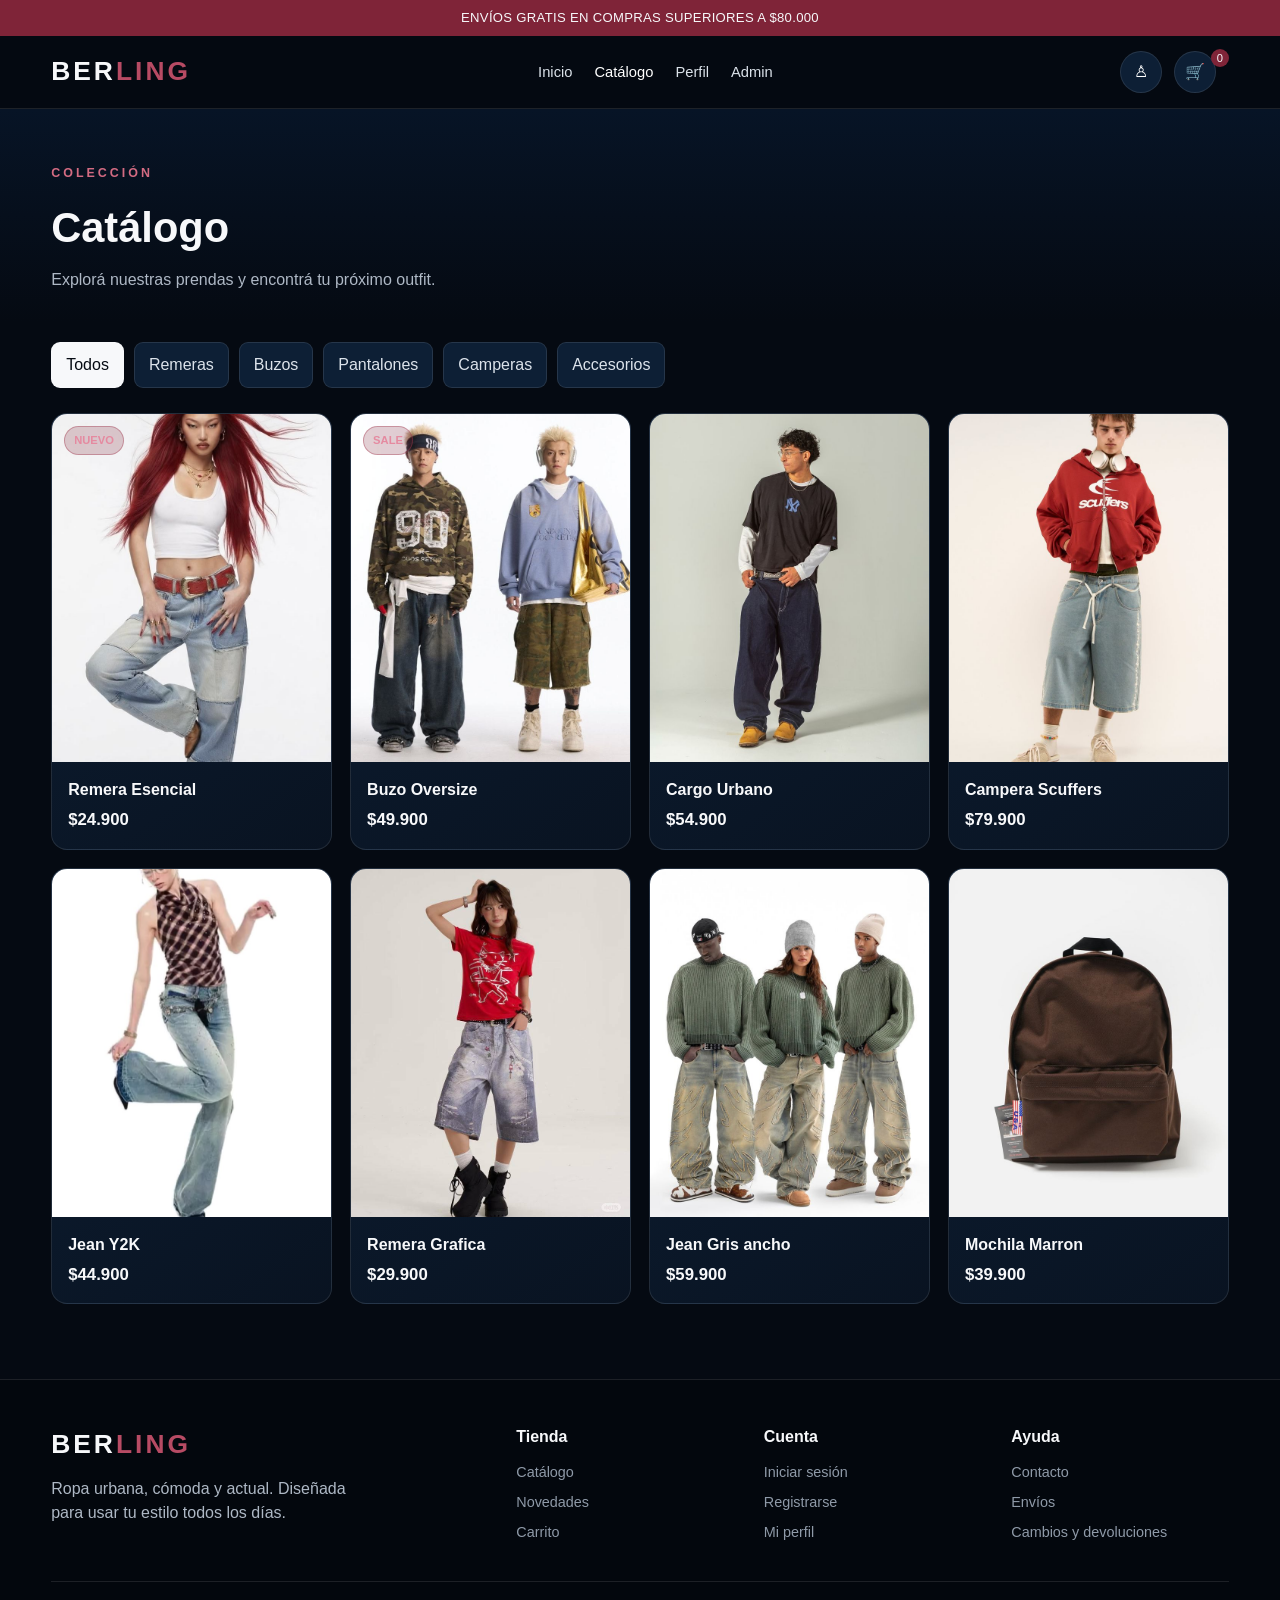
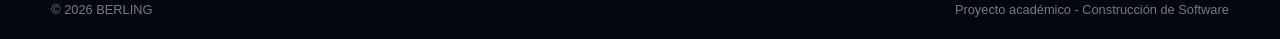
==== commit 3866847f: "ya configure las imagenes, me canse" ====
--- a/catalogo.html
+++ b/catalogo.html
@@ -30,14 +30,14 @@
     <button class="filter active">Todos</button><button class="filter">Remeras</button><button class="filter">Buzos</button><button class="filter">Pantalones</button><button class="filter">Camperas</button><button class="filter">Accesorios</button>
   </div>
   <div class="grid-4">
-    <a class="card product-card" href="producto.html"><span class="badge">NUEVO</span><img class="product-img" src="imagenes/modelo7.jpg" alt="Remera Essential"><div class="card-body"><div class="product-name">Remera Essential</div><div class="price">$24.900</div></div></a>
+    <a class="card product-card" href="producto.html"><span class="badge">NUEVO</span><img class="product-img" src="imagenes/modelo7.jpg" alt="Remera Essential"><div class="card-body"><div class="product-name">Remera Esencial</div><div class="price">$24.900</div></div></a>
     <article class="card product-card"><span class="badge">SALE</span><img class="product-img" src="imagenes/modelo3.jpg" alt="Buzo Oversize"><div class="card-body"><div class="product-name">Buzo Oversize</div><div class="price">$49.900</div></div></article>
-    <article class="card product-card"><img class="product-img" src="imagenes/modelo10.jpg" alt="Cargo Street"><div class="card-body"><div class="product-name">Cargo Street</div><div class="price">$54.900</div></div></article>
-    <article class="card product-card"><img class="product-img" src="imagenes/modelo4.jpg" alt="Campera Varsity"><div class="card-body"><div class="product-name">Campera Varsity</div><div class="price">$79.900</div></div></article>
-    <article class="card product-card"><img class="product-img" src="imagenes/modelo8.jpg" alt="Hoodie"><div class="card-body"><div class="product-name">Hoodie Basic</div><div class="price">$44.900</div></div></article>
-    <article class="card product-card"><img class="product-img" src="imagenes/modelo9.jpg" alt="Remera gráfica"><div class="card-body"><div class="product-name">Graphic Tee</div><div class="price">$29.900</div></div></article>
-    <article class="card product-card"><img class="product-img" src="imagenes/modelos2.jpg" alt="Jean"><div class="card-body"><div class="product-name">Jean Relaxed</div><div class="price">$59.900</div></div></article>
-    <article class="card product-card"><img class="product-img" src="imagenes/mochilalol.jpeg" alt="Mochila urbana"><div class="card-body"><div class="product-name">Mochila Street</div><div class="price">$39.900</div></div></article>
+    <article class="card product-card"><img class="product-img" src="imagenes/modelo10.jpg" alt="Cargo Street"><div class="card-body"><div class="product-name">Cargo Urbano</div><div class="price">$54.900</div></div></article>
+    <article class="card product-card"><img class="product-img" src="imagenes/modelo4.jpg" alt="Campera Varsity"><div class="card-body"><div class="product-name">Campera Scuffers</div><div class="price">$79.900</div></div></article>
+    <article class="card product-card"><img class="product-img" src="imagenes/modelo8.jpg" alt="Hoodie"><div class="card-body"><div class="product-name">Jean Y2K</div><div class="price">$44.900</div></div></article>
+    <article class="card product-card"><img class="product-img" src="imagenes/modelo9.jpg" alt="Remera gráfica"><div class="card-body"><div class="product-name">Remera Grafica</div><div class="price">$29.900</div></div></article>
+    <article class="card product-card"><img class="product-img" src="imagenes/modelos2.jpg" alt="Jean"><div class="card-body"><div class="product-name">Jean Gris ancho</div><div class="price">$59.900</div></div></article>
+    <article class="card product-card"><img class="product-img" src="imagenes/mochilalol.jpeg" alt="Mochila urbana"><div class="card-body"><div class="product-name">Mochila Marron</div><div class="price">$39.900</div></div></article>
   </div>
 </div>
 </section>
